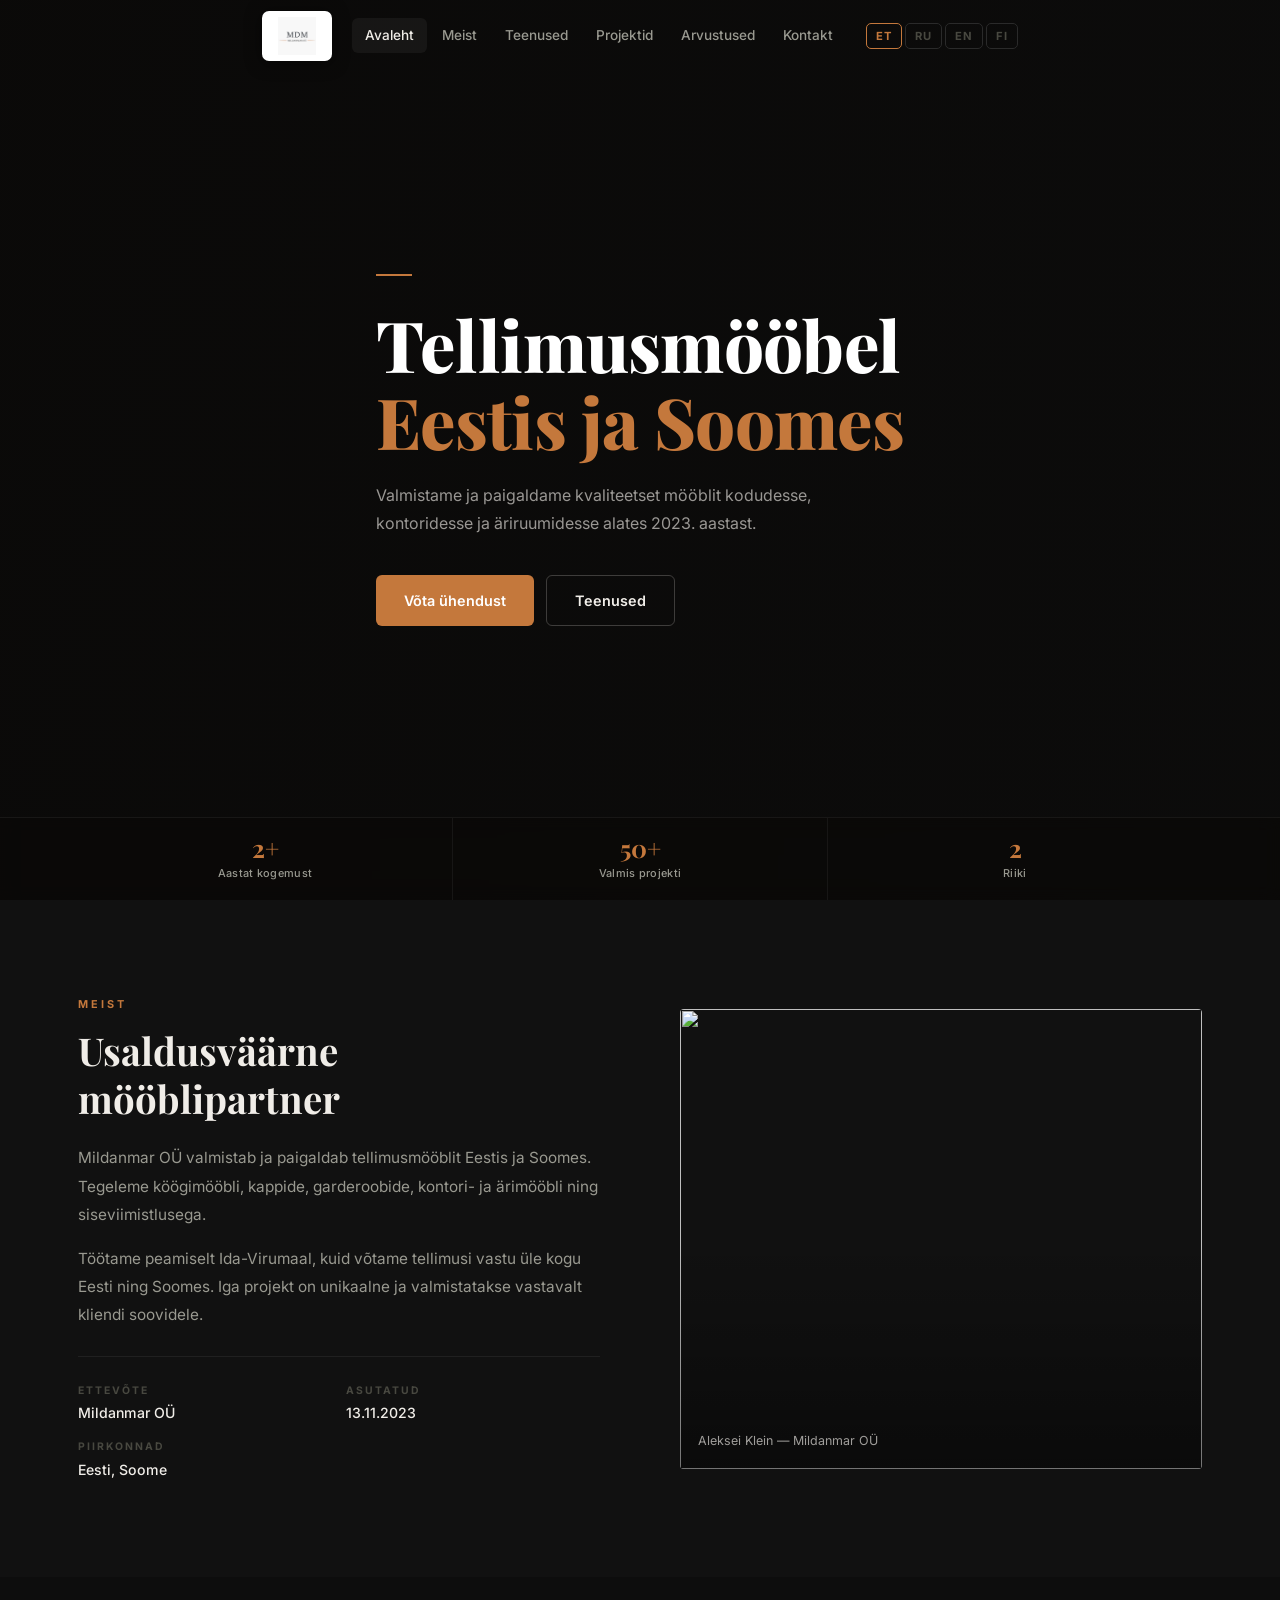
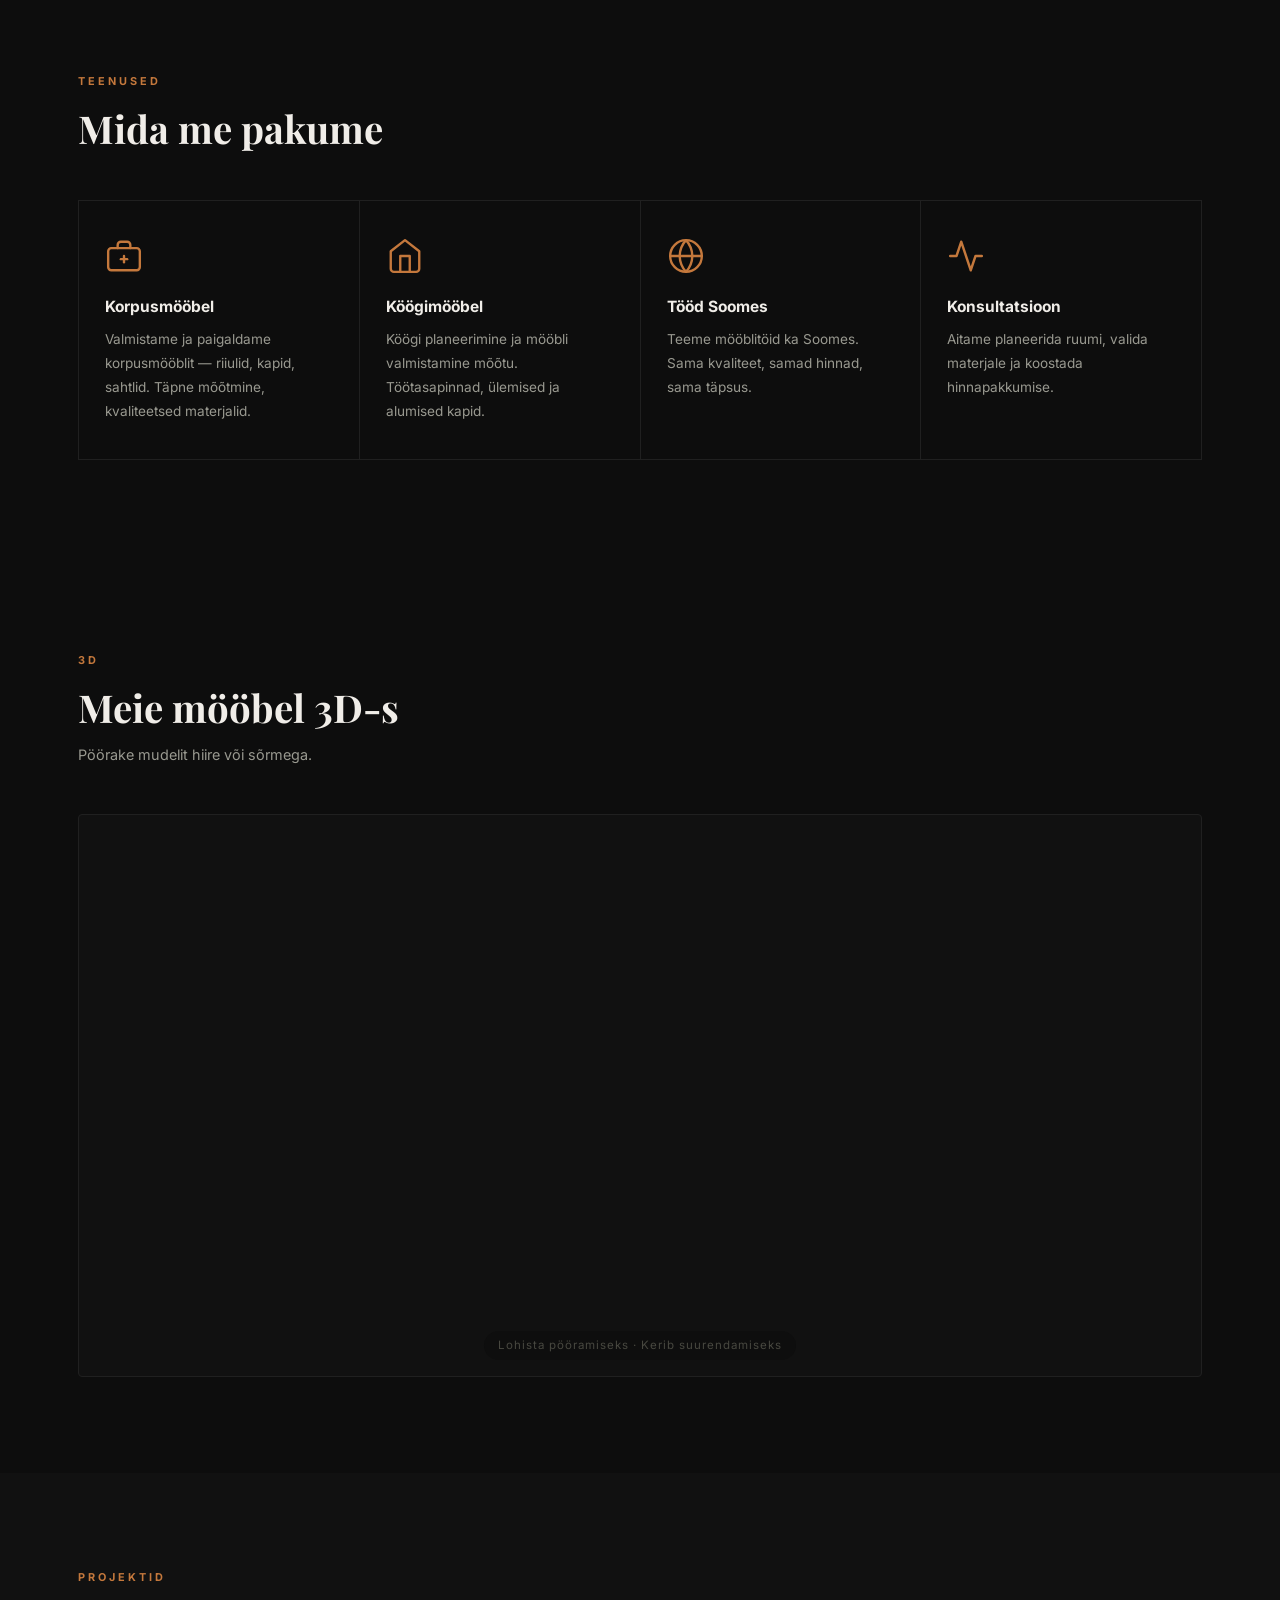
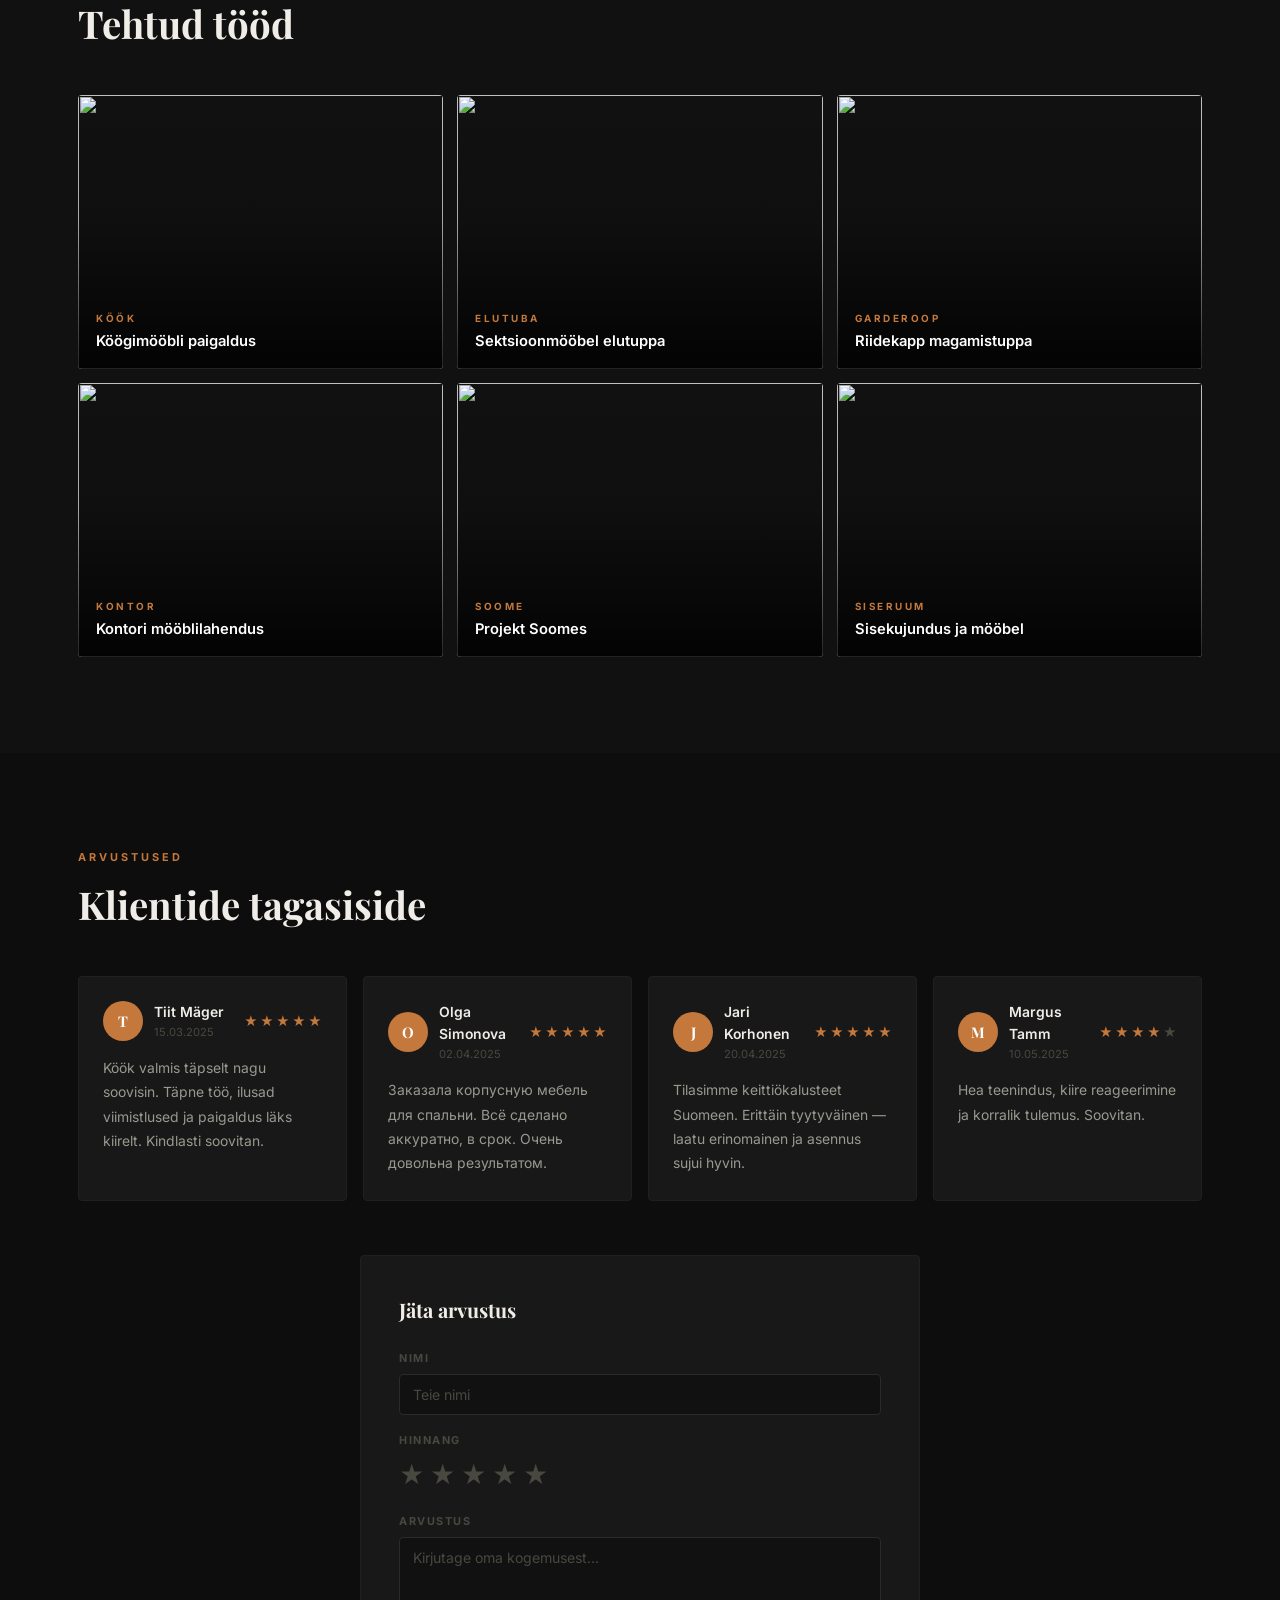
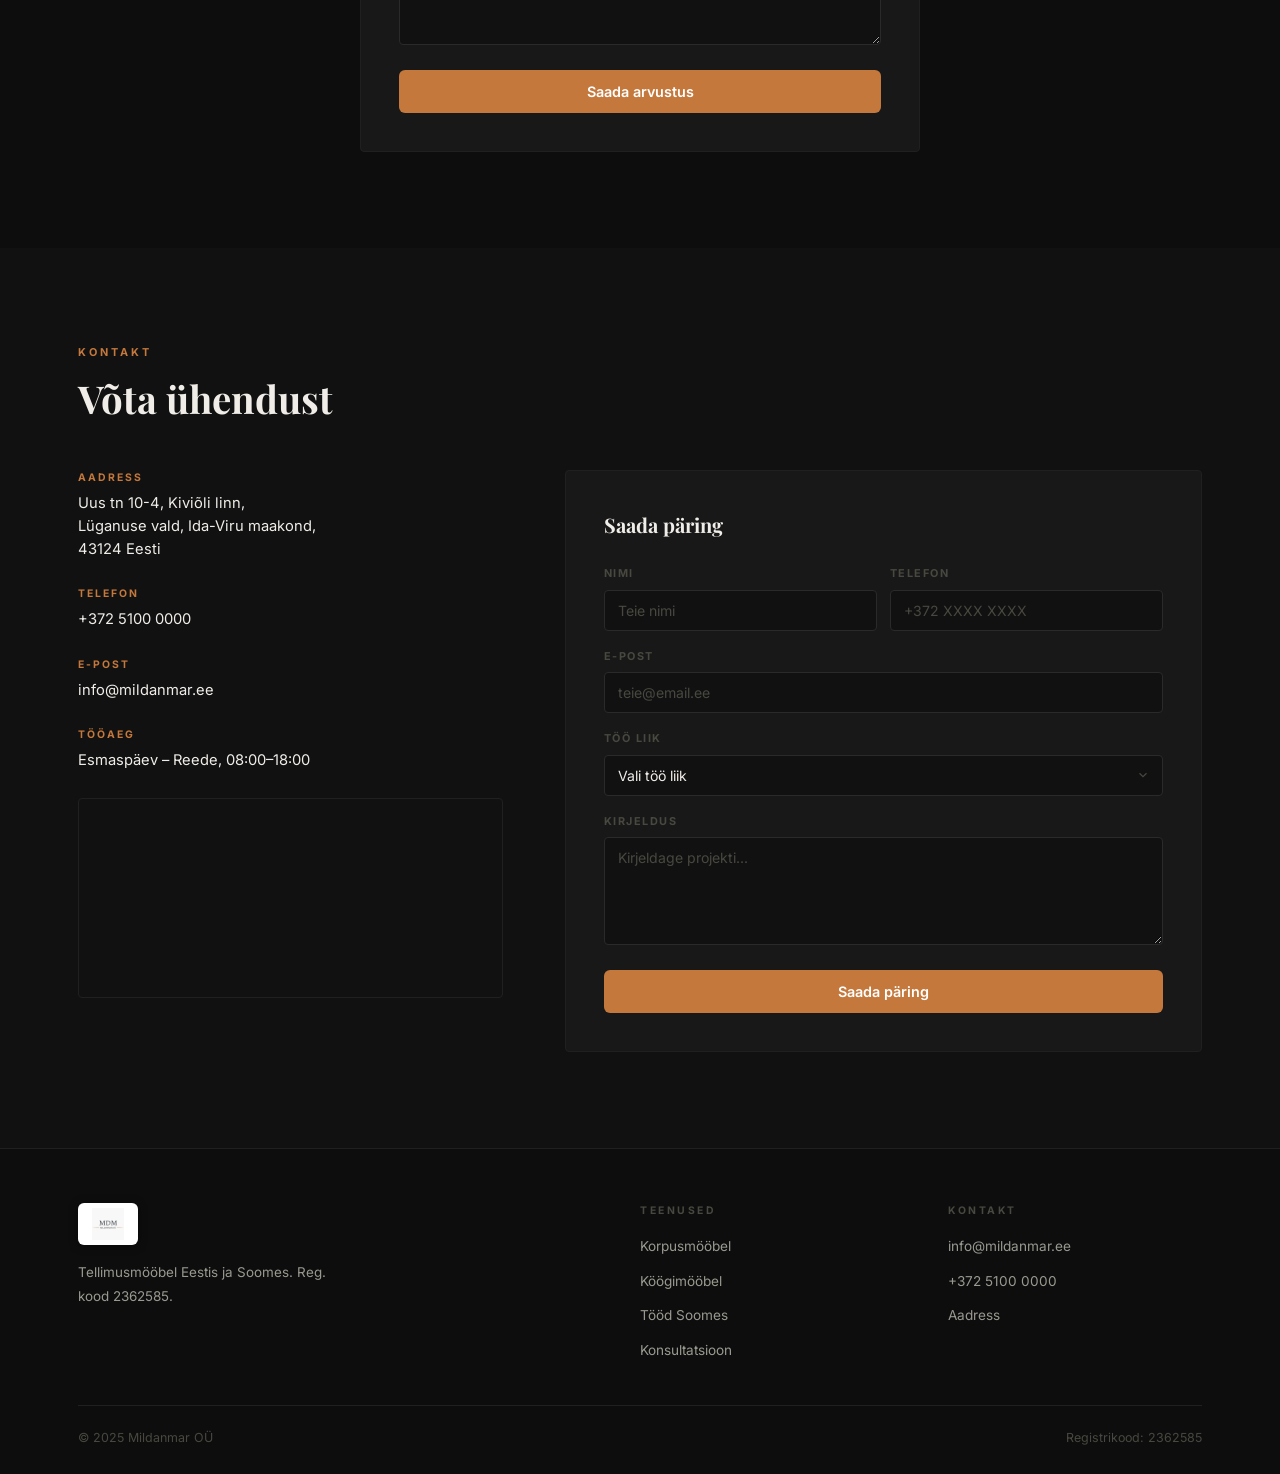
==== index.html @ bb51e007 "coment" ====
<!DOCTYPE html>
<html lang="et">
<head>
  <meta charset="UTF-8">
  <meta name="viewport" content="width=device-width, initial-scale=1.0">
  <meta name="description" content="Mildanmar OÜ - Tellimusmööbel Eestis ja Soomes">
  <title>Mildanmar OÜ — Tellimusmööbel</title>
  <link rel="preconnect" href="https://fonts.googleapis.com">
  <link rel="preconnect" href="https://fonts.gstatic.com" crossorigin>
  <link href="https://fonts.googleapis.com/css2?family=Inter:wght@300;400;500;600;700&family=Playfair+Display:wght@700;800&display=swap" rel="stylesheet">
  <link rel="stylesheet" href="css/style.css">
</head>
<body>

<!-- ═══════════════════════════════════════════════════════ HEADER -->
<header id="hdr">
  <div class="container">
    <div class="hd">
      <a href="#hero" class="logo">
        <img class="logo-img" src="img/5839027156271435434.jpg" alt="Mildanmar OÜ">
      </a>

      <nav id="mainnav">
        <a href="#hero"     class="active" data-i18n="nav.home"></a>
        <a href="#about"               data-i18n="nav.about"></a>
        <a href="#services"            data-i18n="nav.services"></a>
        <a href="#projects"            data-i18n="nav.projects"></a>
        <a href="#reviews"             data-i18n="nav.reviews"></a>
        <a href="#contact"             data-i18n="nav.contact"></a>
      </nav>

      <div class="hright">
        <div class="lsw" id="lsw">
          <button class="lb on" data-lang="et">ET</button>
          <button class="lb"    data-lang="ru">RU</button>
          <button class="lb"    data-lang="en">EN</button>
          <button class="lb"    data-lang="fi">FI</button>
        </div>
        <button class="hbg" id="hbg" aria-label="Menu">
          <span></span><span></span><span></span>
        </button>
      </div>
    </div>
  </div>
</header>

<!-- ═══════════════════════════════════════════════════════ MOBILE MENU -->
<div class="mmenu" id="mmenu">
  <a href="#hero"     data-i18n="nav.home"></a>
  <a href="#about"    data-i18n="nav.about"></a>
  <a href="#services" data-i18n="nav.services"></a>
  <a href="#projects" data-i18n="nav.projects"></a>
  <a href="#reviews"  data-i18n="nav.reviews"></a>
  <a href="#contact"  data-i18n="nav.contact"></a>
  <div class="mlang">
    <button class="lb" data-lang="et">ET</button>
    <button class="lb" data-lang="ru">RU</button>
    <button class="lb" data-lang="en">EN</button>
    <button class="lb" data-lang="fi">FI</button>
  </div>
</div>

<!-- ═══════════════════════════════════════════════════════ HERO -->
<section id="hero">
  <div class="hero-photo"></div>
  <div class="container">
    <div class="hero-inner">
      <div class="hero-line"></div>
      <h1 class="hero-title" data-i18n-html="hero.titleHtml"></h1>
      <p  class="hero-sub"   data-i18n="hero.sub"></p>
      <div class="hero-btns">
        <a href="#contact"  class="btn btn-prim" data-i18n="hero.cta"></a>
        <a href="#services" class="btn btn-sec"  data-i18n="hero.cta2"></a>
      </div>
    </div>
  </div>
  <div class="hero-strip">
    <div class="container">
      <div class="hero-stats">
        <div class="hs"><div class="hs-num">2+</div>  <div class="hs-label" data-i18n="hero.s1"></div></div>
        <div class="hs"><div class="hs-num">50+</div> <div class="hs-label" data-i18n="hero.s2"></div></div>
        <div class="hs"><div class="hs-num">2</div>   <div class="hs-label" data-i18n="hero.s3"></div></div>
      </div>
    </div>
  </div>
</section>

<!-- ═══════════════════════════════════════════════════════ ABOUT -->
<section id="about" class="section">
  <div class="container">
    <div class="about-grid">

      <div class="fl">
        <div class="sec-ey"    data-i18n="about.ey"></div>
        <h2 class="sec-title"  data-i18n="about.title"></h2>
        <p  class="atext"      data-i18n="about.p1"></p>
        <p  class="atext"      data-i18n="about.p2"></p>
        <div class="adetails">
          <div class="ad-item"><span class="ad-lbl" data-i18n="about.l1"></span><span class="ad-val">Mildanmar OÜ</span></div>
          <div class="ad-item"><span class="ad-lbl" data-i18n="about.l2"></span><span class="ad-val">13.11.2023</span></div>
          <div class="ad-item"><span class="ad-lbl" data-i18n="about.l4"></span><span class="ad-val" data-i18n="about.regions"></span></div>
        </div>
      </div>

      <div class="fr">
        <div class="about-photo">
          <img src="https://images.unsplash.com/photo-1631679706909-1844bbd07221?auto=format&fit=crop&w=900&q=80" alt="" loading="lazy">
          <div class="photo-caption">Aleksei Klein — Mildanmar OÜ</div>
        </div>
      </div>

    </div>
  </div>
</section>

<!-- ═══════════════════════════════════════════════════════ SERVICES -->
<section id="services" class="section">
  <div class="container">
    <div class="sec-hd fi">
      <div class="sec-ey"   data-i18n="srv.ey"></div>
      <h2 class="sec-title" data-i18n="srv.title"></h2>
    </div>
    <div class="services-grid">

      <div class="srv fi d1">
        <div class="srv-icon">
          <svg viewBox="0 0 24 24" fill="none" stroke="currentColor" stroke-width="1.5" stroke-linecap="round" stroke-linejoin="round">
            <rect x="2" y="7" width="20" height="14" rx="2"/>
            <path d="M16 7V5a2 2 0 00-2-2h-4a2 2 0 00-2 2v2"/>
            <line x1="12" y1="12" x2="12" y2="16"/><line x1="10" y1="14" x2="14" y2="14"/>
          </svg>
        </div>
        <h3 class="srv-title" data-i18n="srv.s1t"></h3>
        <p  class="srv-desc"  data-i18n="srv.s1d"></p>
      </div>

      <div class="srv fi d2">
        <div class="srv-icon">
          <svg viewBox="0 0 24 24" fill="none" stroke="currentColor" stroke-width="1.5" stroke-linecap="round" stroke-linejoin="round">
            <path d="M3 9l9-7 9 7v11a2 2 0 01-2 2H5a2 2 0 01-2-2z"/>
            <polyline points="9 22 9 12 15 12 15 22"/>
          </svg>
        </div>
        <h3 class="srv-title" data-i18n="srv.s2t"></h3>
        <p  class="srv-desc"  data-i18n="srv.s2d"></p>
      </div>

      <div class="srv fi d3">
        <div class="srv-icon">
          <svg viewBox="0 0 24 24" fill="none" stroke="currentColor" stroke-width="1.5" stroke-linecap="round" stroke-linejoin="round">
            <circle cx="12" cy="12" r="10"/>
            <line x1="2" y1="12" x2="22" y2="12"/>
            <path d="M12 2a15.3 15.3 0 014 10 15.3 15.3 0 01-4 10 15.3 15.3 0 01-4-10 15.3 15.3 0 014-10z"/>
          </svg>
        </div>
        <h3 class="srv-title" data-i18n="srv.s3t"></h3>
        <p  class="srv-desc"  data-i18n="srv.s3d"></p>
      </div>

      <div class="srv fi d4">
        <div class="srv-icon">
          <svg viewBox="0 0 24 24" fill="none" stroke="currentColor" stroke-width="1.5" stroke-linecap="round" stroke-linejoin="round">
            <polyline points="22 12 18 12 15 21 9 3 6 12 2 12"/>
          </svg>
        </div>
        <h3 class="srv-title" data-i18n="srv.s4t"></h3>
        <p  class="srv-desc"  data-i18n="srv.s4d"></p>
      </div>

    </div>
  </div>
</section>

<!-- ═══════════════════════════════════════════════════════ 3D MODEL -->
<section id="model3d" class="section">
  <div class="container">
    <div class="sec-hd fi">
      <div class="sec-ey"    data-i18n="m3d.ey"></div>
      <h2 class="sec-title" data-i18n="m3d.title"></h2>
      <p style="color:var(--text2);font-size:.9rem;margin-top:-10px" data-i18n="m3d.sub"></p>
    </div>
    <div class="model-wrap fi">
      <canvas id="model-canvas"></canvas>
      <div class="model-hint" data-i18n="m3d.hint"></div>
    </div>
  </div>
</section>

<!-- ═══════════════════════════════════════════════════════ PROJECTS -->
<section id="projects" class="section">
  <div class="container">
    <div class="sec-hd fi">
      <div class="sec-ey"   data-i18n="prj.ey"></div>
      <h2 class="sec-title" data-i18n="prj.title"></h2>
    </div>
    <div class="pgrid">
      <div class="pcard fi d1">
        <img src="https://images.unsplash.com/photo-1556909114-f6e7ad7d3136?auto=format&fit=crop&w=700&q=78" alt="" loading="lazy">
        <div class="poverlay"><div class="pcat" data-i18n="prj.c1"></div><div class="pname" data-i18n="prj.p1"></div></div>
      </div>
      <div class="pcard fi d2">
        <img src="https://images.unsplash.com/photo-1555041469-a586c61ea9bc?auto=format&fit=crop&w=700&q=78" alt="" loading="lazy">
        <div class="poverlay"><div class="pcat" data-i18n="prj.c2"></div><div class="pname" data-i18n="prj.p2"></div></div>
      </div>
      <div class="pcard fi d3">
        <img src="https://images.unsplash.com/photo-1616486338812-3dadae4b4ace?auto=format&fit=crop&w=700&q=78" alt="" loading="lazy">
        <div class="poverlay"><div class="pcat" data-i18n="prj.c3"></div><div class="pname" data-i18n="prj.p3"></div></div>
      </div>
      <div class="pcard fi">
        <img src="https://images.unsplash.com/photo-1524758631624-e2822e304c36?auto=format&fit=crop&w=700&q=78" alt="" loading="lazy">
        <div class="poverlay"><div class="pcat" data-i18n="prj.c4"></div><div class="pname" data-i18n="prj.p4"></div></div>
      </div>
      <div class="pcard fi d1">
        <img src="https://images.unsplash.com/photo-1493663284031-b7e3aefcae8e?auto=format&fit=crop&w=700&q=78" alt="" loading="lazy">
        <div class="poverlay"><div class="pcat" data-i18n="prj.c5"></div><div class="pname" data-i18n="prj.p5"></div></div>
      </div>
      <div class="pcard fi d2">
        <img src="https://images.unsplash.com/photo-1586023492125-27b2c045efd7?auto=format&fit=crop&w=700&q=78" alt="" loading="lazy">
        <div class="poverlay"><div class="pcat" data-i18n="prj.c6"></div><div class="pname" data-i18n="prj.p6"></div></div>
      </div>
    </div>
  </div>
</section>

<!-- ═══════════════════════════════════════════════════════ REVIEWS -->
<section id="reviews" class="section">
  <div class="container">
    <div class="sec-hd fi">
      <div class="sec-ey"   data-i18n="rev.ey"></div>
      <h2 class="sec-title" data-i18n="rev.title"></h2>
    </div>

    <!-- Карточки отзывов (заполняются через JS) -->
    <div class="rgrid" id="revgrid"></div>

    <!-- Форма отзыва -->
    <div class="rfwrap fi">
      <h3 class="ftitle" data-i18n="rev.fmTitle"></h3>
      <form id="revform" novalidate>
        <div class="fgroup">
          <label class="flabel" data-i18n="rev.nameL"></label>
          <input type="text" class="finput" id="rv-name" data-ph="rev.namePh">
          <div class="emsg" id="rv-ne"></div>
        </div>
        <div class="fgroup">
          <label class="flabel" data-i18n="rev.ratingL"></label>
          <div class="sinp" id="starinp">
            <span class="si" data-v="1">&#9733;</span>
            <span class="si" data-v="2">&#9733;</span>
            <span class="si" data-v="3">&#9733;</span>
            <span class="si" data-v="4">&#9733;</span>
            <span class="si" data-v="5">&#9733;</span>
          </div>
          <div class="emsg" id="rv-re"></div>
        </div>
        <div class="fgroup">
          <label class="flabel" data-i18n="rev.textL"></label>
          <textarea class="finput" id="rv-text" rows="4" data-ph="rev.textPh"></textarea>
          <div class="emsg" id="rv-te"></div>
        </div>
        <button type="submit" class="btn btn-prim" style="width:100%;justify-content:center">
          <span data-i18n="rev.submit"></span>
        </button>
        <div class="smsg" id="rv-ok"></div>
      </form>
    </div>
  </div>
</section>

<!-- ═══════════════════════════════════════════════════════ CONTACT -->
<section id="contact" class="section">
  <div class="container">
    <div class="sec-hd fi">
      <div class="sec-ey"   data-i18n="cnt.ey"></div>
      <h2 class="sec-title" data-i18n="cnt.title"></h2>
    </div>
    <div class="cgrid">

      <!-- Контактная информация + карта -->
      <div class="fl">
        <div class="ciblock"><div class="cilabel" data-i18n="cnt.addrL"></div><div class="cival" data-i18n="cnt.addr"></div></div>
        <div class="ciblock"><div class="cilabel" data-i18n="cnt.phoneL"></div><div class="cival"><a href="tel:+3725100000">+372 5100 0000</a></div></div>
        <div class="ciblock"><div class="cilabel" data-i18n="cnt.emailL"></div><div class="cival"><a href="mailto:info@mildanmar.ee">info@mildanmar.ee</a></div></div>
        <div class="ciblock"><div class="cilabel" data-i18n="cnt.hoursL"></div><div class="cival" data-i18n="cnt.hours"></div></div>
        <div class="mapwrap">
          <iframe
            src="https://www.google.com/maps/embed?pb=!1m18!1m12!1m3!1d16363.5!2d26.9636!3d59.3530!2m3!1f0!2f0!3f0!3m2!1i1024!2i768!4f13.1!3m3!1m2!1s0x469423f5a4e0b8c5%3A0xa41e9e50ae6e0c8b!2sKivi%C3%B5li!5e0!3m2!1set!2see!4v1700000000000!5m2!1set!2see"
            allowfullscreen loading="lazy">
          </iframe>
        </div>
      </div>

      <!-- Форма заявки -->
      <div class="cform fr">
        <h3 class="ftitle" data-i18n="cnt.fmTitle"></h3>
        <form id="cntform" novalidate>
          <div class="frow">
            <div class="fgroup">
              <label class="flabel" data-i18n="cnt.nameL"></label>
              <input type="text"  class="finput" id="c-name"  data-ph="cnt.namePh">
              <div class="emsg" id="c-ne"></div>
            </div>
            <div class="fgroup">
              <label class="flabel" data-i18n="cnt.phoneL"></label>
              <input type="tel"   class="finput" id="c-phone" data-ph="cnt.phonePh">
              <div class="emsg" id="c-pe"></div>
            </div>
          </div>
          <div class="fgroup">
            <label class="flabel" data-i18n="cnt.emailL"></label>
            <input type="email" class="finput" id="c-email" data-ph="cnt.emailPh">
            <div class="emsg" id="c-ee"></div>
          </div>
          <div class="fgroup">
            <label class="flabel" data-i18n="cnt.workL"></label>
            <select class="finput" id="c-work"></select>
          </div>
          <div class="fgroup">
            <label class="flabel" data-i18n="cnt.descL"></label>
            <textarea class="finput" id="c-desc" rows="4" data-ph="cnt.descPh"></textarea>
          </div>
          <button type="submit" class="btn btn-prim" style="width:100%;justify-content:center">
            <span data-i18n="cnt.submit"></span>
          </button>
          <div class="smsg" id="c-ok"></div>
        </form>
      </div>

    </div>
  </div>
</section>

<!-- ═══════════════════════════════════════════════════════ FOOTER -->
<footer>
  <div class="container">
    <div class="fgrid">
      <div class="fi">
        <a href="#hero"><img class="flogo-img" src="img/5839027156271435434.jpg" alt="Mildanmar OÜ"></a>
        <p class="fdesc" data-i18n="ft.desc"></p>
      </div>
      <div class="fi d1">
        <div class="fcoltitle" data-i18n="ft.col1"></div>
        <ul class="flinks">
          <li><a href="#services" data-i18n="srv.s1t"></a></li>
          <li><a href="#services" data-i18n="srv.s2t"></a></li>
          <li><a href="#services" data-i18n="srv.s3t"></a></li>
          <li><a href="#services" data-i18n="srv.s4t"></a></li>
        </ul>
      </div>
      <div class="fi d2">
        <div class="fcoltitle" data-i18n="ft.col2"></div>
        <ul class="flinks">
          <li><a href="mailto:info@mildanmar.ee">info@mildanmar.ee</a></li>
          <li><a href="tel:+3725100000">+372 5100 0000</a></li>
          <li><a href="#contact" data-i18n="cnt.addrL"></a></li>
        </ul>
      </div>
    </div>
    <div class="fbot">
      <span class="fbt" data-i18n="ft.copy"></span>
      <span class="fbt" data-i18n="ft.reg"></span>
    </div>
  </div>
</footer>

<!-- ═══════════════════════════════════════════════════════ SCRIPTS -->
<script src="https://cdnjs.cloudflare.com/ajax/libs/three.js/r128/three.min.js"></script>
<script src="https://cdn.jsdelivr.net/npm/three@0.128.0/examples/js/controls/OrbitControls.js"></script>
<script src="js/translations.js"></script>
<script src="js/app.js"></script>

</body>
</html>
---- css/style.css ----
:root {
  --bg:    #0d0d0d;
  --bg2:   #111111;
  --bg3:   #181818;
  --acc:   #c4783c;
  --acc2:  #b36830;
  --text:  #f0ede8;
  --text2: #999990;
  --text3: #484840;
  --brd:   #202020;
  --brd2:  #2a2a2a;
  --hh:    72px;
}

/* ── BASE ─────────────────────────────────────────── */
*, *::before, *::after { box-sizing: border-box; margin: 0; padding: 0; }
html  { scroll-behavior: smooth; }
body  { font-family: 'Inter', sans-serif; background: var(--bg); color: var(--text); line-height: 1.6; overflow-x: hidden; }
img   { display: block; max-width: 100%; }
a     { color: inherit; text-decoration: none; }
::selection { background: var(--acc); color: #fff; }
::-webkit-scrollbar       { width: 4px; }
::-webkit-scrollbar-track { background: var(--bg); }
::-webkit-scrollbar-thumb { background: var(--acc); }

.container { max-width: 1180px; margin: 0 auto; padding: 0 28px; }
.section   { padding: 96px 0; }

/* ── SCROLL ANIMATIONS ────────────────────────────── */
.fi { opacity: 0; transform: translateY(28px); transition: opacity .6s ease, transform .6s ease; }
.fl { opacity: 0; transform: translateX(-28px); transition: opacity .6s ease, transform .6s ease; }
.fr { opacity: 0; transform: translateX(28px);  transition: opacity .6s ease, transform .6s ease; }
.fi.in, .fl.in, .fr.in { opacity: 1; transform: none; }
.d1 { transition-delay: .1s; }
.d2 { transition-delay: .2s; }
.d3 { transition-delay: .3s; }
.d4 { transition-delay: .4s; }

/* ── HEADER ───────────────────────────────────────── */
header {
  position: fixed; top: 0; left: 0; right: 0; z-index: 100;
  height: var(--hh); display: flex; align-items: center;
  transition: background .3s, border-color .3s, backdrop-filter .3s;
  border-bottom: 1px solid transparent;
}
header.sc {
  background: rgba(11, 11, 11, .93);
  backdrop-filter: blur(16px);
  -webkit-backdrop-filter: blur(16px);
  border-color: var(--brd);
}

.hd { display: flex; align-items: center; justify-content: space-between; width: 100%; gap: 20px; }

/* Logo */
.logo { display: flex; align-items: center; flex-shrink: 0; }
.logo-img {
  height: 50px; width: auto; display: block;
  background: #fff; padding: 6px 16px; border-radius: 7px;
  object-fit: contain; box-shadow: 0 2px 16px rgba(0, 0, 0, .55);
}

/* Nav */
nav { display: flex; align-items: center; gap: 2px; flex: 1; justify-content: center; }
nav a {
  color: var(--text2); font-size: .85rem; font-weight: 500;
  padding: 7px 13px; border-radius: 6px;
  transition: color .2s, background .2s;
}
nav a:hover, nav a.active { color: var(--text); background: rgba(255, 255, 255, .05); }

.hright { display: flex; align-items: center; gap: 10px; flex-shrink: 0; }

/* Lang switcher */
.lsw { display: flex; gap: 3px; }
.lb {
  padding: 5px 9px; border: 1px solid var(--brd2); border-radius: 5px;
  background: transparent; color: var(--text3);
  font-size: .7rem; font-weight: 700; cursor: pointer;
  transition: all .2s; letter-spacing: 1px; font-family: 'Inter', sans-serif;
}
.lb:hover, .lb.on { border-color: var(--acc); color: var(--acc); }

/* Hamburger */
.hbg { display: none; flex-direction: column; gap: 5px; cursor: pointer; padding: 8px; background: none; border: none; }
.hbg span { display: block; width: 22px; height: 1.5px; background: var(--text2); border-radius: 2px; transition: .25s; }
.hbg.open span:nth-child(1) { transform: translateY(6.5px) rotate(45deg); }
.hbg.open span:nth-child(2) { opacity: 0; }
.hbg.open span:nth-child(3) { transform: translateY(-6.5px) rotate(-45deg); }

/* Mobile menu */
.mmenu {
  display: none; position: fixed; top: var(--hh); left: 0; right: 0; z-index: 99;
  background: rgba(11, 11, 11, .97); padding: 20px 28px;
  border-bottom: 1px solid var(--brd); flex-direction: column; gap: 4px;
}
.mmenu.open { display: flex; }
.mmenu a {
  color: var(--text2); font-size: .95rem; padding: 12px 0;
  border-bottom: 1px solid var(--brd); transition: color .2s;
}
.mmenu a:last-of-type { border-bottom: none; }
.mmenu a:hover { color: var(--text); }
.mlang { display: flex; gap: 8px; padding-top: 16px; }

/* ── HERO ─────────────────────────────────────────── */
#hero {
  position: relative; height: 100vh; min-height: 580px;
  display: flex; align-items: center; overflow: hidden;
}
.hero-photo {
  position: absolute; inset: 0;
  background-image: url('https://images.unsplash.com/photo-1555041469-a586c61ea9bc?auto=format&fit=crop&w=1920&q=80');
  background-size: cover; background-position: center;
}
.hero-photo::after {
  content: ''; position: absolute; inset: 0;
  background: linear-gradient(105deg, rgba(10,9,8,.9) 0%, rgba(10,9,8,.6) 55%, rgba(10,9,8,.38) 100%);
}

.hero-inner  { position: relative; z-index: 2; max-width: 660px; }
.hero-line   { display: inline-block; width: 36px; height: 2px; background: var(--acc); margin-bottom: 22px; }
.hero-title  {
  font-family: 'Playfair Display', serif;
  font-size: clamp(2.6rem, 5.5vw, 4.8rem);
  font-weight: 800; line-height: 1.1; margin-bottom: 20px;
  color: #fff; letter-spacing: -.01em;
}
.hero-title em { font-style: normal; color: var(--acc); }
.hero-sub {
  font-size: 1rem; color: rgba(240, 237, 232, .62);
  max-width: 460px; margin-bottom: 38px; line-height: 1.75;
}
.hero-btns { display: flex; gap: 12px; flex-wrap: wrap; }

/* Buttons */
.btn {
  display: inline-flex; align-items: center; gap: 8px;
  padding: 13px 28px; border-radius: 6px;
  font-weight: 600; font-size: .9rem; cursor: pointer;
  transition: all .22s; border: none; font-family: 'Inter', sans-serif;
}
.btn-prim { background: var(--acc); color: #fff; }
.btn-prim:hover { background: var(--acc2); transform: translateY(-1px); }
.btn-sec  { background: transparent; color: var(--text); border: 1px solid rgba(240, 237, 232, .22); }
.btn-sec:hover  { border-color: var(--acc); color: var(--acc); }

/* Hero bottom strip */
.hero-strip {
  position: absolute; bottom: 0; left: 0; right: 0; z-index: 2;
  background: rgba(10, 9, 8, .72); backdrop-filter: blur(8px);
  border-top: 1px solid rgba(255, 255, 255, .06);
}
.hero-stats { display: flex; align-items: stretch; }
.hs {
  flex: 1; padding: 18px 0; text-align: center;
  border-right: 1px solid rgba(255, 255, 255, .06);
}
.hs:last-child { border-right: none; }
.hs-num   { font-family: 'Playfair Display', serif; font-size: 1.55rem; font-weight: 700; color: var(--acc); line-height: 1; }
.hs-label { font-size: .68rem; color: var(--text2); margin-top: 4px; font-weight: 500; letter-spacing: .03em; }

/* ── ABOUT ────────────────────────────────────────── */
#about { background: var(--bg2); }
.about-grid { display: grid; grid-template-columns: 1fr 1fr; gap: 80px; align-items: center; }

.sec-ey    { font-size: .68rem; font-weight: 700; letter-spacing: 3px; text-transform: uppercase; color: var(--acc); margin-bottom: 13px; }
.sec-title { font-family: 'Playfair Display', serif; font-size: clamp(1.7rem, 3vw, 2.5rem); font-weight: 700; line-height: 1.25; margin-bottom: 22px; }

.atext    { color: var(--text2); font-size: .96rem; line-height: 1.85; margin-bottom: 15px; }
.adetails { margin-top: 26px; border-top: 1px solid var(--brd); padding-top: 26px; display: grid; grid-template-columns: 1fr 1fr; gap: 14px; }
.ad-item  { display: flex; flex-direction: column; gap: 3px; }
.ad-lbl   { font-size: .65rem; font-weight: 700; letter-spacing: 2px; text-transform: uppercase; color: var(--text3); }
.ad-val   { font-size: .88rem; font-weight: 500; color: var(--text); }

.about-photo { position: relative; border-radius: 4px; overflow: hidden; }
.about-photo img { width: 100%; height: 460px; object-fit: cover; }
.about-photo::before {
  content: ''; position: absolute; inset: 0; z-index: 1;
  background: linear-gradient(to top, rgba(0,0,0,.4) 0%, transparent 50%);
}
.photo-caption { position: absolute; bottom: 18px; left: 18px; right: 18px; z-index: 2; font-size: .78rem; color: rgba(240, 237, 232, .65); }

/* ── SERVICES ─────────────────────────────────────── */
#services { background: var(--bg); }
.sec-hd   { margin-bottom: 48px; }

.services-grid { display: grid; grid-template-columns: repeat(4, 1fr); gap: 1px; background: var(--brd); border: 1px solid var(--brd); }
.srv           { background: var(--bg); padding: 36px 26px; transition: background .22s; }
.srv:hover     { background: var(--bg3); }
.srv-icon      { width: 38px; height: 38px; margin-bottom: 20px; color: var(--acc); }
.srv-icon svg  { width: 100%; height: 100%; }
.srv-title     { font-size: .97rem; font-weight: 700; margin-bottom: 9px; }
.srv-desc      { font-size: .85rem; color: var(--text2); line-height: 1.75; }

/* ── 3D MODEL ─────────────────────────────────────── */
#model3d { background: var(--bg); }

.model-wrap {
  position: relative;
  border-radius: 4px;
  overflow: hidden;
  border: 1px solid var(--brd);
  background: var(--bg2);
  cursor: grab;
}
.model-wrap:active { cursor: grabbing; }
.model-wrap canvas  { display: block; width: 100% !important; }

.model-hint {
  position: absolute;
  bottom: 16px; left: 50%; transform: translateX(-50%);
  font-size: .72rem; color: var(--text3); letter-spacing: 1px;
  background: rgba(13,13,13,.6); padding: 5px 14px; border-radius: 20px;
  pointer-events: none; white-space: nowrap;
}

/* ── PROJECTS ─────────────────────────────────────── */
#projects { background: var(--bg2); }

.pgrid { display: grid; grid-template-columns: repeat(3, 1fr); gap: 14px; }
.pcard { position: relative; overflow: hidden; border-radius: 4px; aspect-ratio: 4/3; cursor: pointer; background: #111; }
.pcard img { width: 100%; height: 100%; object-fit: cover; transition: transform .55s ease; display: block; }
.pcard:hover img { transform: scale(1.06); }
.poverlay {
  position: absolute; inset: 0;
  background: linear-gradient(to top, rgba(0,0,0,.82) 0%, rgba(0,0,0,.12) 55%, transparent 100%);
  display: flex; flex-direction: column; justify-content: flex-end; padding: 18px;
}
.pcat  { font-size: .62rem; font-weight: 700; letter-spacing: 2.5px; text-transform: uppercase; color: var(--acc); margin-bottom: 5px; }
.pname { font-size: .92rem; font-weight: 600; color: #fff; line-height: 1.3; }

/* ── REVIEWS ──────────────────────────────────────── */
#reviews { background: var(--bg); }

.rgrid { display: grid; grid-template-columns: repeat(auto-fill, minmax(255px, 1fr)); gap: 16px; margin-bottom: 54px; }
.rcard         { background: var(--bg3); border: 1px solid var(--brd); padding: 24px; border-radius: 4px; transition: border-color .22s; }
.rcard:hover   { border-color: var(--brd2); }
.rhead         { display: flex; align-items: center; justify-content: space-between; margin-bottom: 14px; }
.rauthor       { display: flex; align-items: center; gap: 11px; }
.rav           { width: 40px; height: 40px; border-radius: 50%; background: var(--acc); display: flex; align-items: center; justify-content: center; font-weight: 700; font-size: .92rem; color: #fff; flex-shrink: 0; font-family: 'Playfair Display', serif; }
.rname         { font-size: .87rem; font-weight: 600; }
.rdate         { font-size: .7rem; color: var(--text3); margin-top: 1px; }
.stars         { display: flex; gap: 2px; }
.star          { font-size: .82rem; color: var(--text3); }
.star.on       { color: var(--acc); }
.rtext         { font-size: .87rem; color: var(--text2); line-height: 1.75; }

/* Review form */
.rfwrap { max-width: 560px; margin: 0 auto; background: var(--bg3); border: 1px solid var(--brd); padding: 38px; border-radius: 4px; }

/* ── FORMS (shared) ───────────────────────────────── */
.ftitle  { font-family: 'Playfair Display', serif; font-size: 1.25rem; font-weight: 700; margin-bottom: 24px; }
.fgroup  { margin-bottom: 17px; }
.flabel  { display: block; font-size: .68rem; font-weight: 700; letter-spacing: 1.5px; text-transform: uppercase; color: var(--text3); margin-bottom: 7px; }
.finput  {
  width: 100%; padding: 11px 13px;
  background: var(--bg2); border: 1px solid var(--brd2);
  border-radius: 4px; color: var(--text);
  font-family: 'Inter', sans-serif; font-size: .88rem;
  outline: none; transition: border-color .2s;
}
.finput:focus        { border-color: var(--acc); }
.finput.err          { border-color: #b03020; }
.finput::placeholder { color: var(--text3); }
textarea.finput { resize: vertical; min-height: 108px; }
select.finput {
  cursor: pointer; appearance: none;
  background-image: url("data:image/svg+xml,%3Csvg xmlns='http://www.w3.org/2000/svg' width='14' height='14' viewBox='0 0 24 24' fill='none' stroke='%23484840' stroke-width='2'%3E%3Cpath d='M6 9l6 6 6-6'/%3E%3C/svg%3E");
  background-repeat: no-repeat; background-position: right 12px center; padding-right: 34px;
}
select.finput option { background: var(--bg2); }

/* Star rating input */
.sinp       { display: flex; gap: 6px; font-size: 1.55rem; }
.si         { cursor: pointer; color: var(--text3); transition: .15s; user-select: none; }
.si:hover, .si.on { color: var(--acc); }

/* Messages */
.emsg       { font-size: .73rem; color: #b03020; margin-top: 4px; display: none; }
.emsg.show  { display: block; }
.smsg       { display: none; background: rgba(39,174,96,.08); border: 1px solid rgba(39,174,96,.22); border-radius: 4px; padding: 12px 15px; color: #27ae60; font-size: .86rem; margin-top: 13px; text-align: center; }
.smsg.show  { display: block; }
.frow       { display: grid; grid-template-columns: 1fr 1fr; gap: 13px; }

/* ── CONTACT ──────────────────────────────────────── */
#contact { background: var(--bg2); }

.cgrid    { display: grid; grid-template-columns: 1fr 1.5fr; gap: 62px; align-items: start; }
.ciblock  { margin-bottom: 26px; }
.cilabel  { font-size: .65rem; font-weight: 700; letter-spacing: 2px; text-transform: uppercase; color: var(--acc); margin-bottom: 5px; }
.cival    { font-size: .92rem; color: var(--text); line-height: 1.55; white-space: pre-line; }
.cival a:hover { color: var(--acc); }

.mapwrap          { margin-top: 26px; border-radius: 4px; overflow: hidden; border: 1px solid var(--brd); height: 200px; }
.mapwrap iframe   { width: 100%; height: 100%; border: none; filter: invert(90%) hue-rotate(180deg) saturate(.7); }
.cform            { background: var(--bg3); border: 1px solid var(--brd); padding: 38px; border-radius: 4px; }

/* ── FOOTER ───────────────────────────────────────── */
footer { background: var(--bg); border-top: 1px solid var(--brd); padding: 54px 0 26px; }

.fgrid     { display: grid; grid-template-columns: 2fr 1fr 1fr; gap: 54px; margin-bottom: 42px; }
.flogo-img { height: 42px; background: #fff; padding: 5px 14px; border-radius: 6px; object-fit: contain; box-shadow: 0 1px 10px rgba(0,0,0,.4); }
.fdesc     { color: var(--text2); font-size: .84rem; line-height: 1.8; margin-top: 15px; max-width: 270px; }
.fcoltitle { font-size: .65rem; font-weight: 700; letter-spacing: 2.5px; text-transform: uppercase; color: var(--text3); margin-bottom: 14px; }
.flinks    { list-style: none; display: flex; flex-direction: column; gap: 9px; }
.flinks a  { color: var(--text2); font-size: .85rem; transition: color .2s; }
.flinks a:hover { color: var(--acc); }
.fbot      { border-top: 1px solid var(--brd); padding-top: 22px; display: flex; justify-content: space-between; align-items: center; gap: 12px; flex-wrap: wrap; }
.fbt       { color: var(--text3); font-size: .78rem; }

/* ── RESPONSIVE ───────────────────────────────────── */
@media (max-width: 1024px) {
  .services-grid { grid-template-columns: repeat(2, 1fr); }
  .about-grid    { grid-template-columns: 1fr; gap: 50px; }
  .about-photo img { height: 320px; }
  .pgrid         { grid-template-columns: repeat(2, 1fr); }
  .cgrid         { grid-template-columns: 1fr; gap: 38px; }
  .fgrid         { grid-template-columns: 1fr 1fr; gap: 34px; }
}
@media (max-width: 768px) {
  nav            { display: none; }
  .hbg           { display: flex; }
  .lsw           { display: none; }
  .section       { padding: 62px 0; }
  .pgrid         { grid-template-columns: repeat(2, 1fr); }
  .fgrid         { grid-template-columns: 1fr; gap: 26px; }
  .frow          { grid-template-columns: 1fr; }
  .fbot          { flex-direction: column; text-align: center; }
  .hs-label      { font-size: .6rem; }
}
@media (max-width: 480px) {
  .pgrid         { grid-template-columns: 1fr; }
  .adetails      { grid-template-columns: 1fr; }
  .rfwrap, .cform { padding: 24px 16px; }
  .hero-stats    { flex-wrap: wrap; }
  .hs            { flex: 1 1 50%; border-right: none; border-bottom: 1px solid rgba(255,255,255,.06); }
}
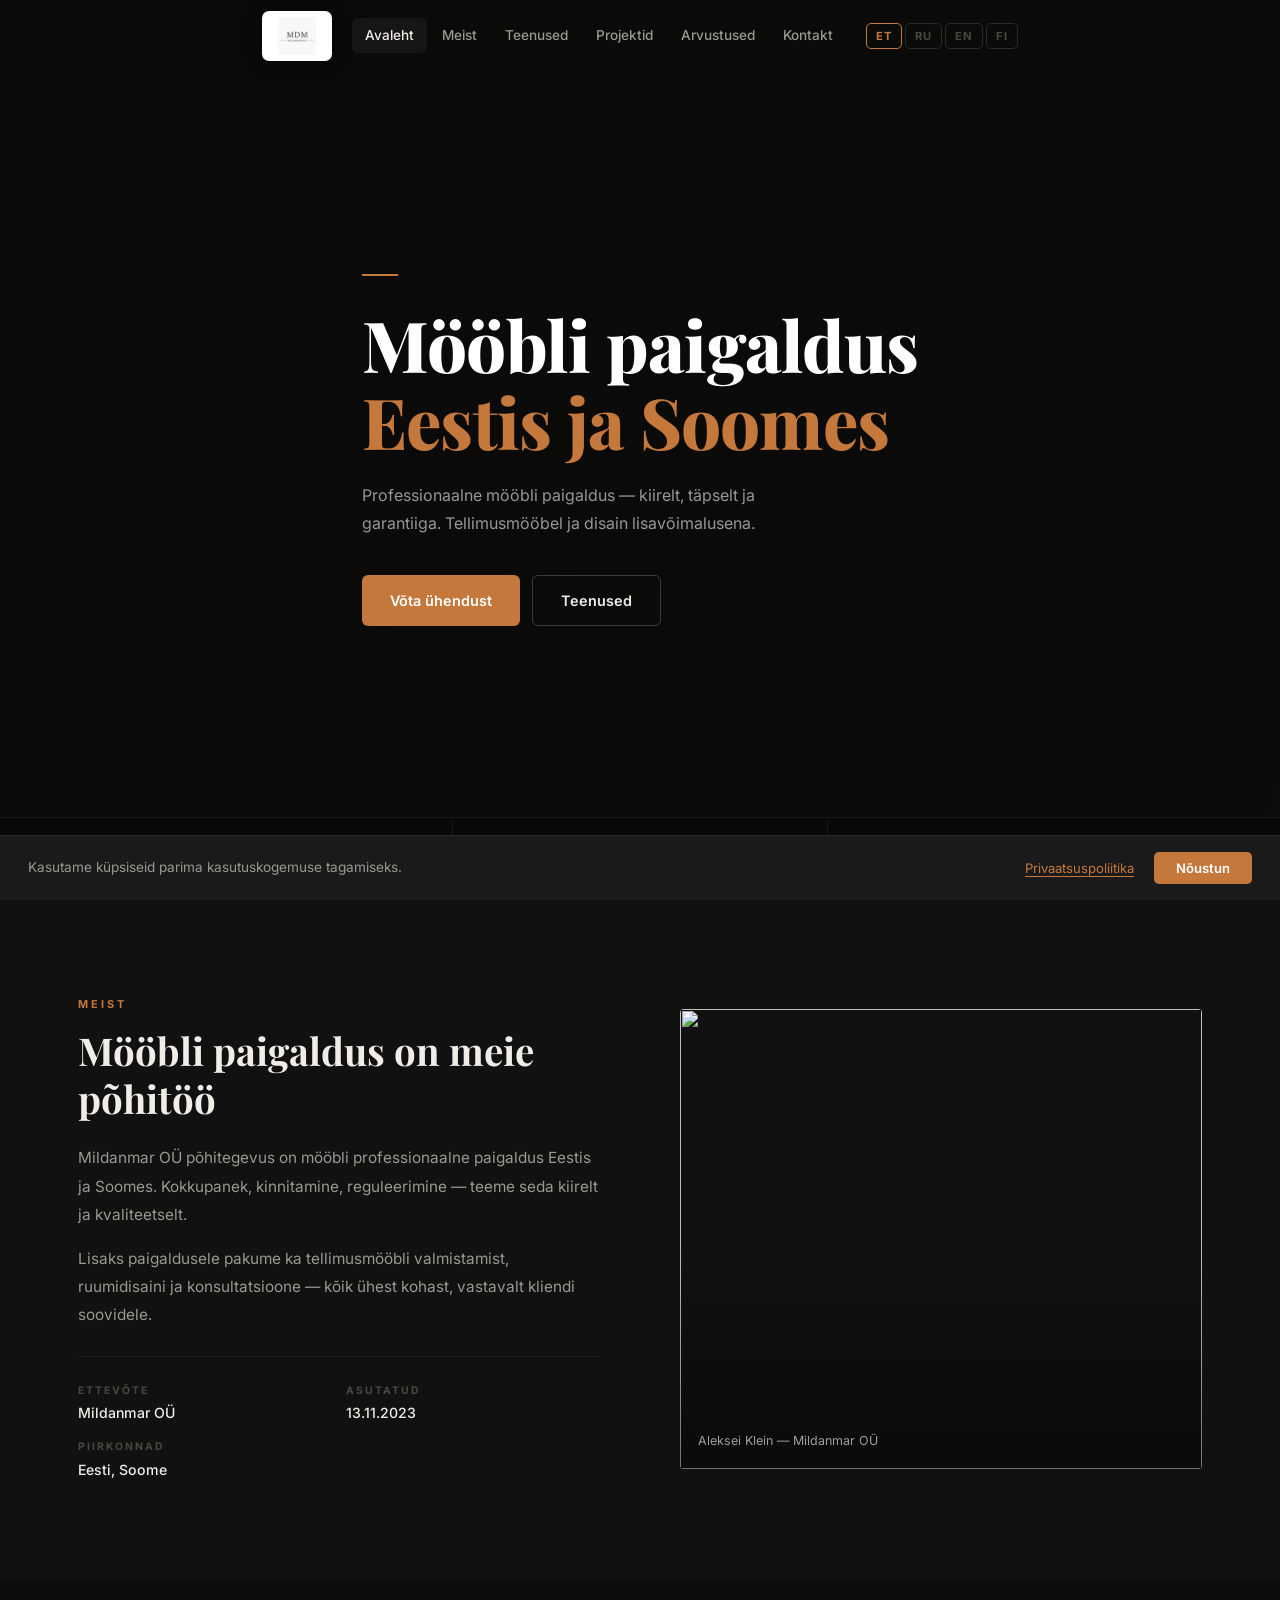
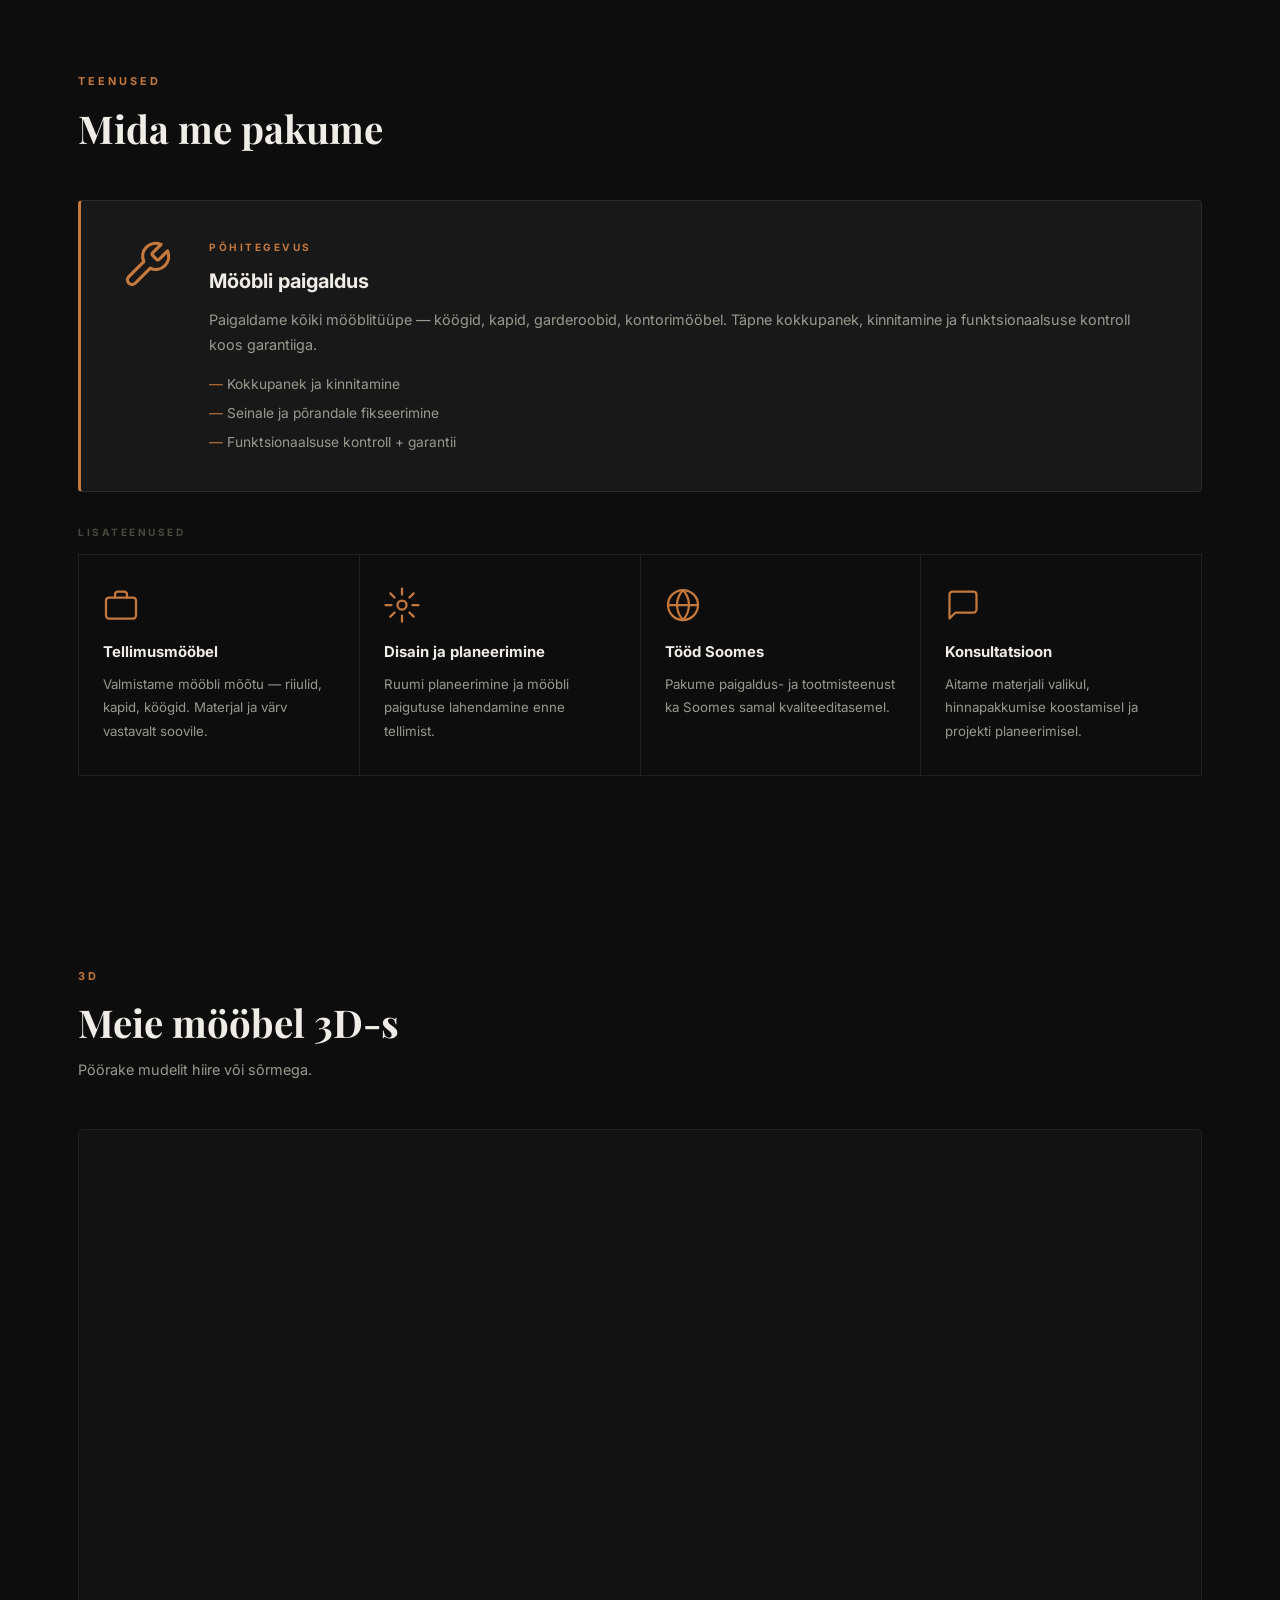
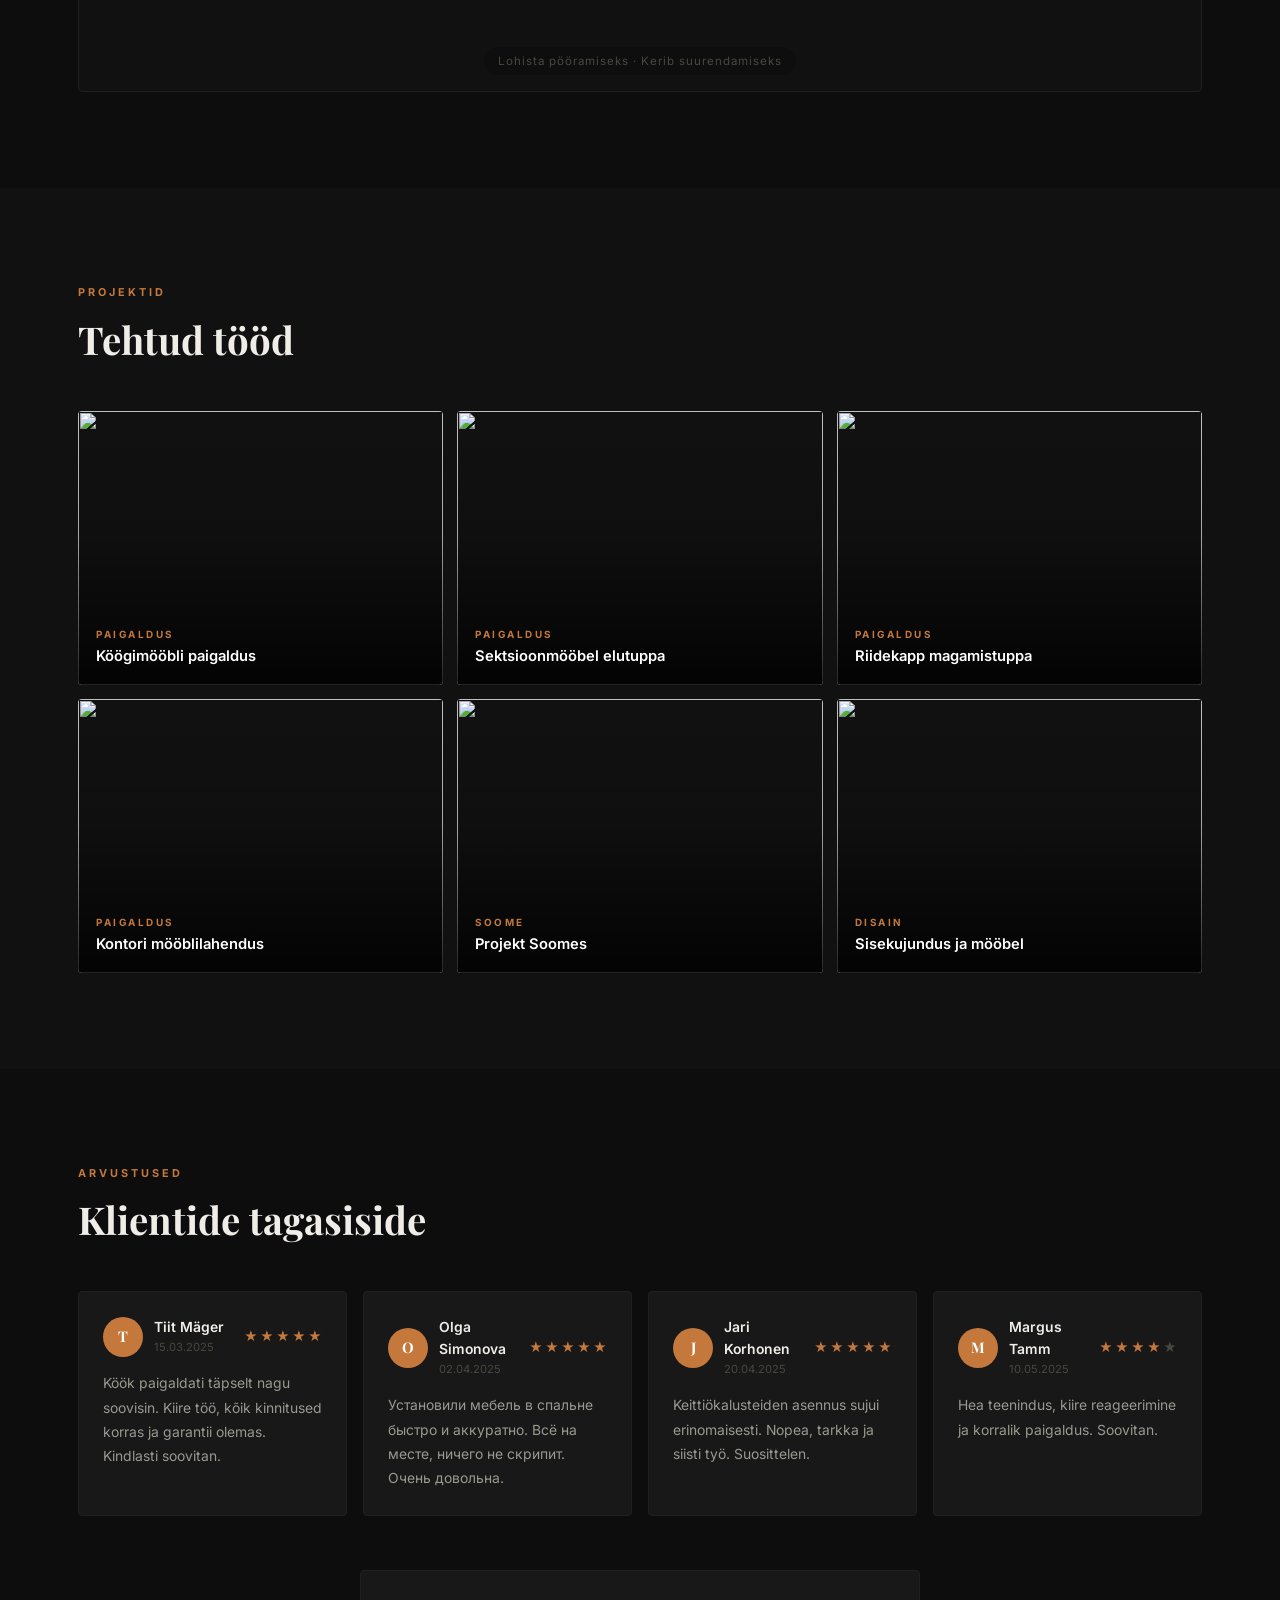
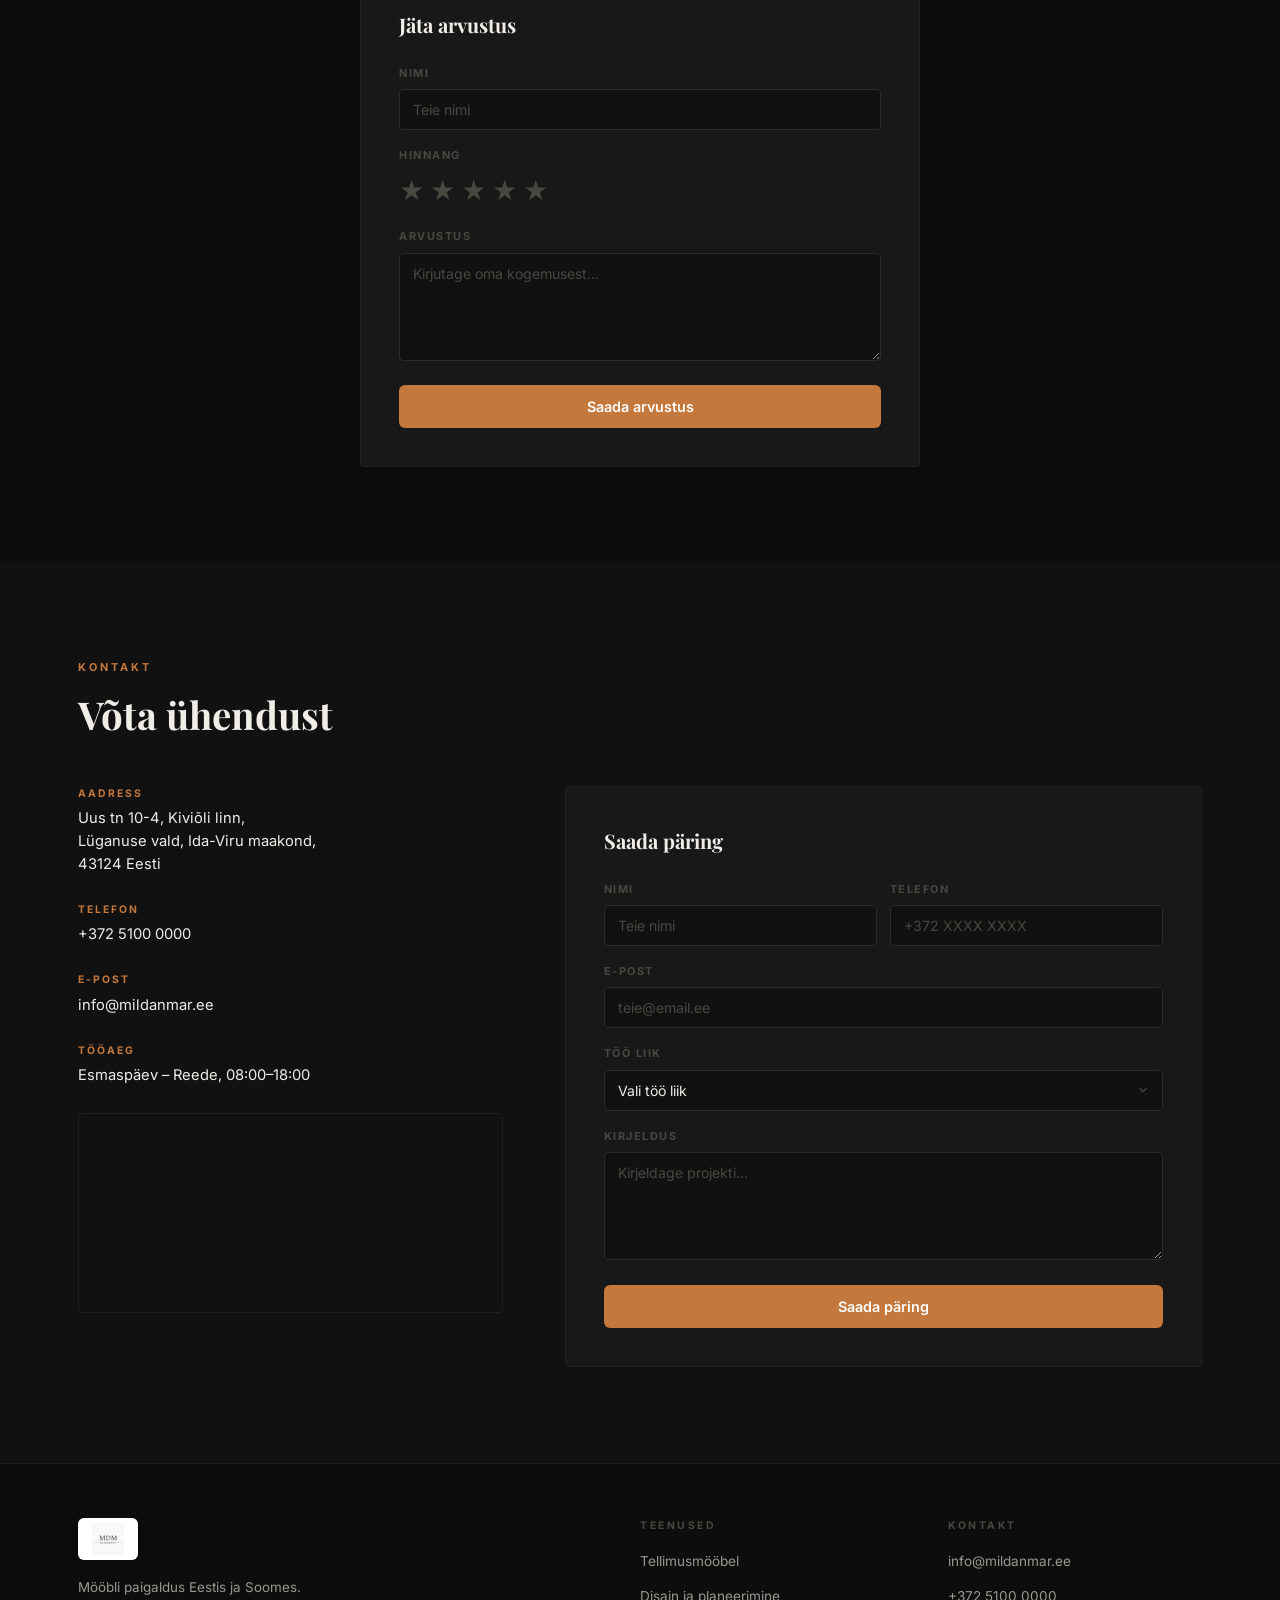
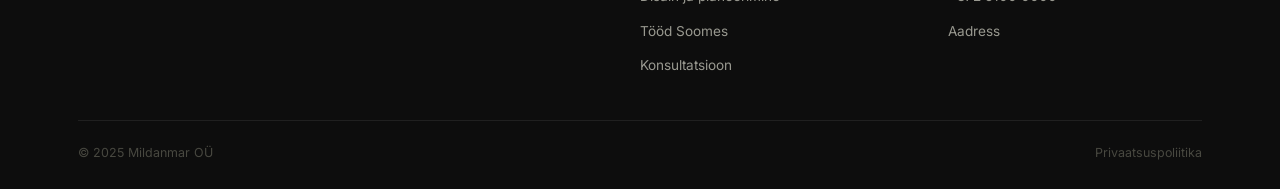
==== commit 4245974c: "coment" ====
--- a/index.html
+++ b/index.html
@@ -120,6 +120,27 @@
       <div class="sec-ey"   data-i18n="srv.ey"></div>
       <h2 class="sec-title" data-i18n="srv.title"></h2>
     </div>
+    <!-- Основная услуга -->
+    <div class="srv-main fi">
+      <div class="srv-icon">
+        <svg viewBox="0 0 24 24" fill="none" stroke="currentColor" stroke-width="1.5" stroke-linecap="round" stroke-linejoin="round">
+          <path d="M14.7 6.3a1 1 0 000 1.4l1.6 1.6a1 1 0 001.4 0l3.77-3.77a6 6 0 01-7.94 7.94l-6.91 6.91a2.12 2.12 0 01-3-3l6.91-6.91a6 6 0 017.94-7.94l-3.76 3.76z"/>
+        </svg>
+      </div>
+      <div class="srv-main-body">
+        <div class="srv-main-badge" data-i18n="srv.mainBadge"></div>
+        <h3 class="srv-title" data-i18n="srv.s0t"></h3>
+        <p  class="srv-desc"  data-i18n="srv.s0d"></p>
+        <ul class="srv-list">
+          <li data-i18n="srv.s0l1"></li>
+          <li data-i18n="srv.s0l2"></li>
+          <li data-i18n="srv.s0l3"></li>
+        </ul>
+      </div>
+    </div>
+
+    <!-- Дополнительные услуги -->
+    <div class="srv-add-label fi" data-i18n="srv.addLabel"></div>
     <div class="services-grid">
 
       <div class="srv fi d1">
@@ -127,7 +148,6 @@
           <svg viewBox="0 0 24 24" fill="none" stroke="currentColor" stroke-width="1.5" stroke-linecap="round" stroke-linejoin="round">
             <rect x="2" y="7" width="20" height="14" rx="2"/>
             <path d="M16 7V5a2 2 0 00-2-2h-4a2 2 0 00-2 2v2"/>
-            <line x1="12" y1="12" x2="12" y2="16"/><line x1="10" y1="14" x2="14" y2="14"/>
           </svg>
         </div>
         <h3 class="srv-title" data-i18n="srv.s1t"></h3>
@@ -137,8 +157,7 @@
       <div class="srv fi d2">
         <div class="srv-icon">
           <svg viewBox="0 0 24 24" fill="none" stroke="currentColor" stroke-width="1.5" stroke-linecap="round" stroke-linejoin="round">
-            <path d="M3 9l9-7 9 7v11a2 2 0 01-2 2H5a2 2 0 01-2-2z"/>
-            <polyline points="9 22 9 12 15 12 15 22"/>
+            <circle cx="12" cy="12" r="3"/><path d="M12 1v4M12 19v4M4.22 4.22l2.83 2.83M16.95 16.95l2.83 2.83M1 12h4M19 12h4M4.22 19.78l2.83-2.83M16.95 7.05l2.83-2.83"/>
           </svg>
         </div>
         <h3 class="srv-title" data-i18n="srv.s2t"></h3>
@@ -160,7 +179,7 @@
       <div class="srv fi d4">
         <div class="srv-icon">
           <svg viewBox="0 0 24 24" fill="none" stroke="currentColor" stroke-width="1.5" stroke-linecap="round" stroke-linejoin="round">
-            <polyline points="22 12 18 12 15 21 9 3 6 12 2 12"/>
+            <path d="M21 15a2 2 0 01-2 2H7l-4 4V5a2 2 0 012-2h14a2 2 0 012 2z"/>
           </svg>
         </div>
         <h3 class="srv-title" data-i18n="srv.s4t"></h3>
@@ -358,10 +377,19 @@
     </div>
     <div class="fbot">
       <span class="fbt" data-i18n="ft.copy"></span>
-      <span class="fbt" data-i18n="ft.reg"></span>
+      <a href="privaatsuspoliitika.html" class="fbt fbt-link" data-i18n="ft.privacy"></a>
     </div>
   </div>
 </footer>
+
+<!-- ═══════════════════════════════════════════════════════ COOKIE BANNER -->
+<div class="cookie-banner" id="cookie-banner">
+  <p class="cookie-text" data-i18n="cookie.text"></p>
+  <div class="cookie-actions">
+    <a href="privaatsuspoliitika.html" class="cookie-link" data-i18n="cookie.link"></a>
+    <button class="cookie-btn" id="cookie-accept" data-i18n="cookie.accept"></button>
+  </div>
+</div>
 
 <!-- ═══════════════════════════════════════════════════════ SCRIPTS -->
 <script src="https://cdnjs.cloudflare.com/ajax/libs/three.js/r128/three.min.js"></script>
--- a/css/style.css
+++ b/css/style.css
@@ -185,13 +185,51 @@
 #services { background: var(--bg); }
 .sec-hd   { margin-bottom: 48px; }
 
+/* Основная услуга */
+.srv-main {
+  display: flex; gap: 36px; align-items: flex-start;
+  background: var(--bg3);
+  border: 1px solid var(--brd2);
+  border-left: 3px solid var(--acc);
+  padding: 38px 40px;
+  border-radius: 4px;
+  margin-bottom: 18px;
+}
+.srv-main .srv-icon { flex-shrink: 0; width: 52px; height: 52px; margin-bottom: 0; color: var(--acc); }
+.srv-main .srv-icon svg { width: 100%; height: 100%; }
+.srv-main-body  { flex: 1; }
+.srv-main-badge {
+  font-size: .63rem; font-weight: 700; letter-spacing: 2.5px;
+  text-transform: uppercase; color: var(--acc); margin-bottom: 10px;
+}
+.srv-main .srv-title { font-size: 1.25rem; margin-bottom: 10px; }
+.srv-main .srv-desc  { font-size: .9rem; color: var(--text2); line-height: 1.75; margin-bottom: 16px; }
+.srv-list { list-style: none; display: flex; flex-direction: column; gap: 7px; }
+.srv-list li {
+  font-size: .86rem; color: var(--text2);
+  padding-left: 18px; position: relative;
+}
+.srv-list li::before { content: '—'; position: absolute; left: 0; color: var(--acc); }
+
+/* Метка "Дополнительные услуги" */
+.srv-add-label {
+  font-size: .63rem; font-weight: 700; letter-spacing: 2.5px;
+  text-transform: uppercase; color: var(--text3);
+  margin-bottom: 14px; margin-top: 32px;
+}
+
+/* Сетка дополнительных услуг */
 .services-grid { display: grid; grid-template-columns: repeat(4, 1fr); gap: 1px; background: var(--brd); border: 1px solid var(--brd); }
-.srv           { background: var(--bg); padding: 36px 26px; transition: background .22s; }
+.srv           { background: var(--bg); padding: 32px 24px; transition: background .22s; }
 .srv:hover     { background: var(--bg3); }
-.srv-icon      { width: 38px; height: 38px; margin-bottom: 20px; color: var(--acc); }
+.srv-icon      { width: 36px; height: 36px; margin-bottom: 18px; color: var(--acc); }
 .srv-icon svg  { width: 100%; height: 100%; }
-.srv-title     { font-size: .97rem; font-weight: 700; margin-bottom: 9px; }
-.srv-desc      { font-size: .85rem; color: var(--text2); line-height: 1.75; }
+.srv-title     { font-size: .93rem; font-weight: 700; margin-bottom: 8px; }
+.srv-desc      { font-size: .83rem; color: var(--text2); line-height: 1.75; }
+
+@media (max-width: 768px) {
+  .srv-main { flex-direction: column; gap: 20px; padding: 26px 22px; }
+}
 
 /* ── 3D MODEL ─────────────────────────────────────── */
 #model3d { background: var(--bg); }
@@ -296,6 +334,28 @@
 .mapwrap iframe   { width: 100%; height: 100%; border: none; filter: invert(90%) hue-rotate(180deg) saturate(.7); }
 .cform            { background: var(--bg3); border: 1px solid var(--brd); padding: 38px; border-radius: 4px; }
 
+/* ── COOKIE BANNER ────────────────────────────────── */
+.cookie-banner {
+  position: fixed; bottom: 0; left: 0; right: 0; z-index: 200;
+  background: #1a1a1a; border-top: 1px solid var(--brd2);
+  padding: 16px 28px;
+  display: flex; align-items: center; justify-content: space-between;
+  gap: 20px; flex-wrap: wrap;
+  transform: translateY(100%);
+  transition: transform .4s ease;
+}
+.cookie-banner.show { transform: translateY(0); }
+.cookie-text  { font-size: .85rem; color: var(--text2); flex: 1; min-width: 200px; }
+.cookie-actions { display: flex; align-items: center; gap: 20px; flex-shrink: 0; }
+.cookie-link  { font-size: .82rem; color: var(--acc); text-decoration: underline; text-underline-offset: 3px; }
+.cookie-btn   {
+  padding: 8px 22px; background: var(--acc); color: #fff;
+  border: none; border-radius: 5px; font-size: .82rem;
+  font-weight: 600; cursor: pointer; font-family: 'Inter', sans-serif;
+  transition: background .2s;
+}
+.cookie-btn:hover { background: var(--acc2); }
+
 /* ── FOOTER ───────────────────────────────────────── */
 footer { background: var(--bg); border-top: 1px solid var(--brd); padding: 54px 0 26px; }
 
@@ -308,6 +368,8 @@
 .flinks a:hover { color: var(--acc); }
 .fbot      { border-top: 1px solid var(--brd); padding-top: 22px; display: flex; justify-content: space-between; align-items: center; gap: 12px; flex-wrap: wrap; }
 .fbt       { color: var(--text3); font-size: .78rem; }
+.fbt-link  { transition: color .2s; }
+.fbt-link:hover { color: var(--acc); }
 
 /* ── RESPONSIVE ───────────────────────────────────── */
 @media (max-width: 1024px) {
